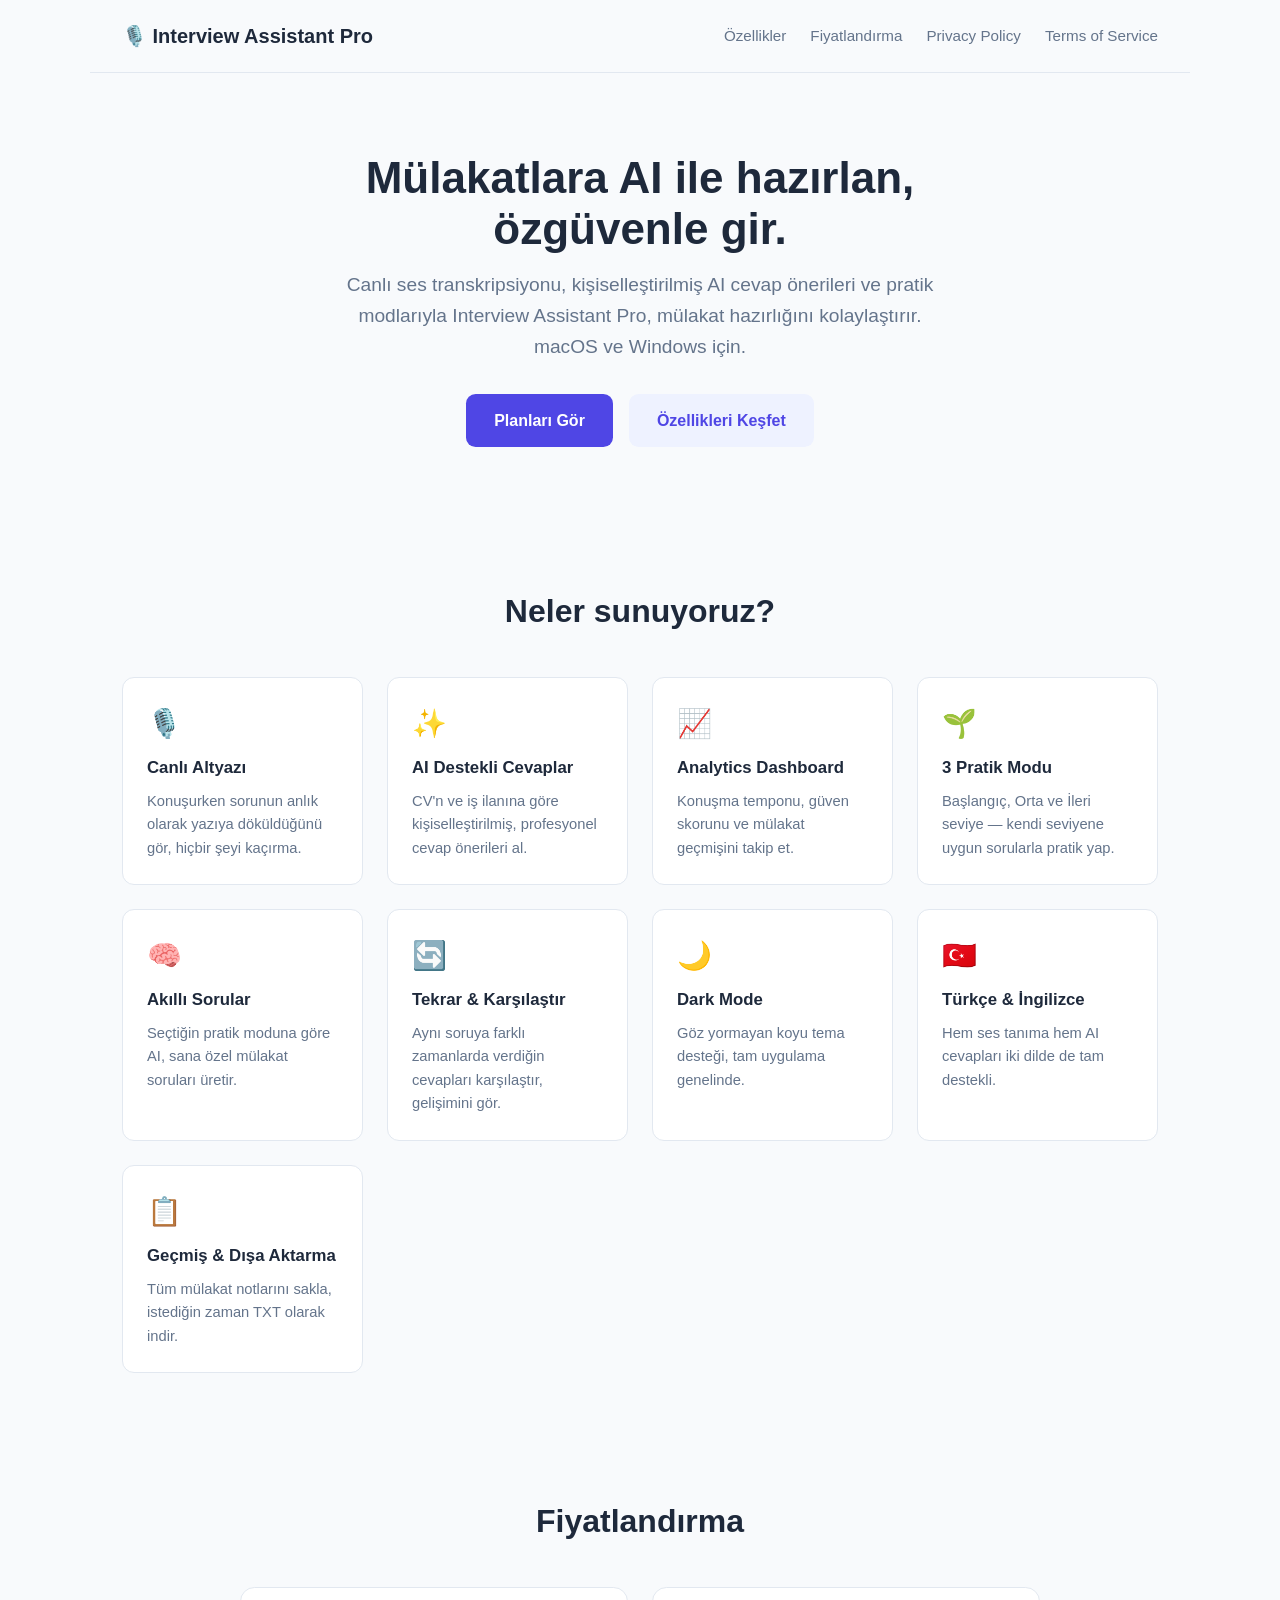
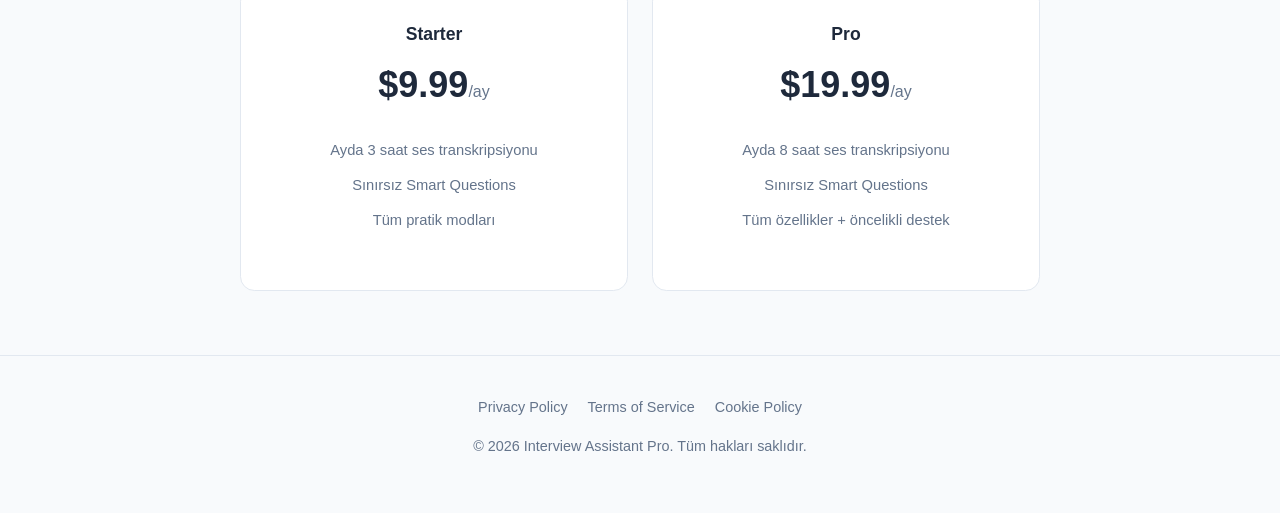
==== index.html @ e969a351 "Initial commit: Interview Assistant Pro marketing website Static HTML/CSS site with landing page, Pr" ====
<!doctype html>
<html lang="tr">
<head>
  <meta charset="UTF-8" />
  <meta name="viewport" content="width=device-width, initial-scale=1.0" />
  <title>Interview Assistant Pro — AI Destekli Mülakat Hazırlığı</title>
  <meta name="description" content="Interview Assistant Pro: canlı ses transkripsiyonu ve AI destekli cevap önerileriyle mülakatlara hazırlanmanın en akıllı yolu." />
  <link rel="stylesheet" href="style.css" />
</head>
<body>
  <header class="site-header">
    <a href="index.html" class="logo">🎙️ Interview Assistant Pro</a>
    <nav class="site-nav">
      <a href="#features">Özellikler</a>
      <a href="#pricing">Fiyatlandırma</a>
      <a href="privacy.html">Privacy Policy</a>
      <a href="terms.html">Terms of Service</a>
    </nav>
  </header>

  <main>
    <section class="hero">
      <h1>Mülakatlara AI ile hazırlan,<br />özgüvenle gir.</h1>
      <p class="subtitle">
        Canlı ses transkripsiyonu, kişiselleştirilmiş AI cevap önerileri ve pratik modlarıyla
        Interview Assistant Pro, mülakat hazırlığını kolaylaştırır. macOS ve Windows için.
      </p>
      <div class="cta-group">
        <a href="#pricing" class="btn btn-primary">Planları Gör</a>
        <a href="#features" class="btn btn-secondary">Özellikleri Keşfet</a>
      </div>
    </section>

    <section class="features" id="features">
      <h2>Neler sunuyoruz?</h2>
      <div class="feature-grid">
        <div class="feature-card">
          <div class="icon">🎙️</div>
          <h3>Canlı Altyazı</h3>
          <p>Konuşurken sorunun anlık olarak yazıya döküldüğünü gör, hiçbir şeyi kaçırma.</p>
        </div>
        <div class="feature-card">
          <div class="icon">✨</div>
          <h3>AI Destekli Cevaplar</h3>
          <p>CV'n ve iş ilanına göre kişiselleştirilmiş, profesyonel cevap önerileri al.</p>
        </div>
        <div class="feature-card">
          <div class="icon">📈</div>
          <h3>Analytics Dashboard</h3>
          <p>Konuşma temponu, güven skorunu ve mülakat geçmişini takip et.</p>
        </div>
        <div class="feature-card">
          <div class="icon">🌱</div>
          <h3>3 Pratik Modu</h3>
          <p>Başlangıç, Orta ve İleri seviye — kendi seviyene uygun sorularla pratik yap.</p>
        </div>
        <div class="feature-card">
          <div class="icon">🧠</div>
          <h3>Akıllı Sorular</h3>
          <p>Seçtiğin pratik moduna göre AI, sana özel mülakat soruları üretir.</p>
        </div>
        <div class="feature-card">
          <div class="icon">🔄</div>
          <h3>Tekrar & Karşılaştır</h3>
          <p>Aynı soruya farklı zamanlarda verdiğin cevapları karşılaştır, gelişimini gör.</p>
        </div>
        <div class="feature-card">
          <div class="icon">🌙</div>
          <h3>Dark Mode</h3>
          <p>Göz yormayan koyu tema desteği, tam uygulama genelinde.</p>
        </div>
        <div class="feature-card">
          <div class="icon">🇹🇷</div>
          <h3>Türkçe & İngilizce</h3>
          <p>Hem ses tanıma hem AI cevapları iki dilde de tam destekli.</p>
        </div>
        <div class="feature-card">
          <div class="icon">📋</div>
          <h3>Geçmiş & Dışa Aktarma</h3>
          <p>Tüm mülakat notlarını sakla, istediğin zaman TXT olarak indir.</p>
        </div>
      </div>
    </section>

    <section class="pricing" id="pricing">
      <h2>Fiyatlandırma</h2>
      <div class="pricing-grid">
        <div class="price-card">
          <div class="plan-name">Starter</div>
          <div class="plan-price">$9.99<span>/ay</span></div>
          <ul>
            <li>Ayda 3 saat ses transkripsiyonu</li>
            <li>Sınırsız Smart Questions</li>
            <li>Tüm pratik modları</li>
          </ul>
        </div>
        <div class="price-card">
          <div class="plan-name">Pro</div>
          <div class="plan-price">$19.99<span>/ay</span></div>
          <ul>
            <li>Ayda 8 saat ses transkripsiyonu</li>
            <li>Sınırsız Smart Questions</li>
            <li>Tüm özellikler + öncelikli destek</li>
          </ul>
        </div>
      </div>
    </section>
  </main>

  <footer class="site-footer">
    <div class="legal-links">
      <a href="privacy.html">Privacy Policy</a>
      <a href="terms.html">Terms of Service</a>
      <a href="cookies.html">Cookie Policy</a>
    </div>
    <p>© 2026 Interview Assistant Pro. Tüm hakları saklıdır.</p>
  </footer>
</body>
</html>
---- style.css ----
:root {
  --bg: #f8fafc;
  --bg-alt: #ffffff;
  --text: #1e293b;
  --text-muted: #64748b;
  --border: #e2e8f0;
  --primary: #4f46e5;
  --primary-hover: #4338ca;
  --accent-bg: #eef2ff;
  --code-bg: #f1f5f9;
}

@media (prefers-color-scheme: dark) {
  :root {
    --bg: #0f172a;
    --bg-alt: #1e293b;
    --text: #f1f5f9;
    --text-muted: #94a3b8;
    --border: #334155;
    --primary: #818cf8;
    --primary-hover: #a5b4fc;
    --accent-bg: #1e1b4b;
    --code-bg: #1e293b;
  }
}

* { box-sizing: border-box; }

body {
  margin: 0;
  font-family: -apple-system, BlinkMacSystemFont, 'Segoe UI', Roboto, Helvetica, Arial, sans-serif;
  background: var(--bg);
  color: var(--text);
  line-height: 1.6;
}

a { color: var(--primary); }

header.site-header {
  display: flex;
  align-items: center;
  justify-content: space-between;
  padding: 1.25rem 2rem;
  border-bottom: 1px solid var(--border);
  max-width: 1100px;
  margin: 0 auto;
}

.logo {
  font-weight: 700;
  font-size: 1.25rem;
  text-decoration: none;
  color: var(--text);
  display: flex;
  align-items: center;
  gap: 0.5rem;
}

nav.site-nav {
  display: flex;
  gap: 1.5rem;
}

nav.site-nav a {
  text-decoration: none;
  color: var(--text-muted);
  font-size: 0.95rem;
  font-weight: 500;
}

nav.site-nav a:hover { color: var(--primary); }

main {
  max-width: 1100px;
  margin: 0 auto;
  padding: 0 2rem;
}

.hero {
  text-align: center;
  padding: 5rem 1rem 4rem;
}

.hero h1 {
  font-size: 2.75rem;
  margin: 0 0 1rem;
  line-height: 1.15;
}

.hero p.subtitle {
  font-size: 1.2rem;
  color: var(--text-muted);
  max-width: 600px;
  margin: 0 auto 2rem;
}

.cta-group {
  display: flex;
  gap: 1rem;
  justify-content: center;
  flex-wrap: wrap;
}

.btn {
  display: inline-block;
  padding: 0.85rem 1.75rem;
  border-radius: 0.6rem;
  font-weight: 600;
  text-decoration: none;
  font-size: 1rem;
  transition: transform 0.15s ease, background 0.15s ease;
}

.btn-primary {
  background: var(--primary);
  color: white;
}

.btn-primary:hover {
  background: var(--primary-hover);
  transform: translateY(-1px);
}

.btn-secondary {
  background: var(--accent-bg);
  color: var(--primary);
}

.btn-secondary:hover { transform: translateY(-1px); }

section.features {
  padding: 3rem 0 4rem;
}

section.features h2, section.pricing h2 {
  text-align: center;
  font-size: 2rem;
  margin-bottom: 2.5rem;
}

.feature-grid {
  display: grid;
  grid-template-columns: repeat(auto-fit, minmax(240px, 1fr));
  gap: 1.5rem;
}

.feature-card {
  background: var(--bg-alt);
  border: 1px solid var(--border);
  border-radius: 0.75rem;
  padding: 1.5rem;
}

.feature-card .icon { font-size: 1.75rem; margin-bottom: 0.5rem; }
.feature-card h3 { margin: 0 0 0.5rem; font-size: 1.05rem; }
.feature-card p { margin: 0; color: var(--text-muted); font-size: 0.92rem; }

section.pricing { padding: 2rem 0 4rem; }

.pricing-grid {
  display: grid;
  grid-template-columns: repeat(auto-fit, minmax(260px, 1fr));
  gap: 1.5rem;
  max-width: 800px;
  margin: 0 auto;
}

.price-card {
  background: var(--bg-alt);
  border: 1px solid var(--border);
  border-radius: 0.9rem;
  padding: 2rem;
  text-align: center;
}

.price-card .plan-name { font-weight: 700; font-size: 1.1rem; margin-bottom: 0.5rem; }
.price-card .plan-price { font-size: 2.25rem; font-weight: 800; margin: 0.5rem 0; }
.price-card .plan-price span { font-size: 1rem; font-weight: 500; color: var(--text-muted); }
.price-card ul { list-style: none; padding: 0; margin: 1.25rem 0; color: var(--text-muted); font-size: 0.92rem; }
.price-card li { padding: 0.35rem 0; }

footer.site-footer {
  border-top: 1px solid var(--border);
  padding: 2.5rem 2rem;
  text-align: center;
  color: var(--text-muted);
  font-size: 0.9rem;
}

footer.site-footer .legal-links {
  display: flex;
  gap: 1.25rem;
  justify-content: center;
  margin-bottom: 1rem;
  flex-wrap: wrap;
}

footer.site-footer .legal-links a {
  color: var(--text-muted);
  text-decoration: none;
}

footer.site-footer .legal-links a:hover { color: var(--primary); }

/* Legal pages */
.legal-page {
  padding: 3rem 0 5rem;
  max-width: 760px;
  margin: 0 auto;
}

.legal-page h1 { font-size: 2.1rem; margin-bottom: 0.25rem; }
.legal-page .updated { color: var(--text-muted); font-size: 0.9rem; margin-bottom: 2rem; }
.legal-page h2 { font-size: 1.3rem; margin-top: 2.25rem; }
.legal-page h3 { font-size: 1.05rem; margin-top: 1.5rem; }
.legal-page p, .legal-page li { color: var(--text); }
.legal-page ul { padding-left: 1.25rem; }

.notice-box {
  background: var(--accent-bg);
  border: 1px solid var(--border);
  border-radius: 0.6rem;
  padding: 1rem 1.25rem;
  margin: 1.5rem 0;
  font-size: 0.92rem;
}

@media (max-width: 640px) {
  header.site-header { flex-direction: column; gap: 1rem; padding: 1.5rem 1.25rem; }
  .hero h1 { font-size: 2rem; }
  main { padding: 0 1.25rem; }
}
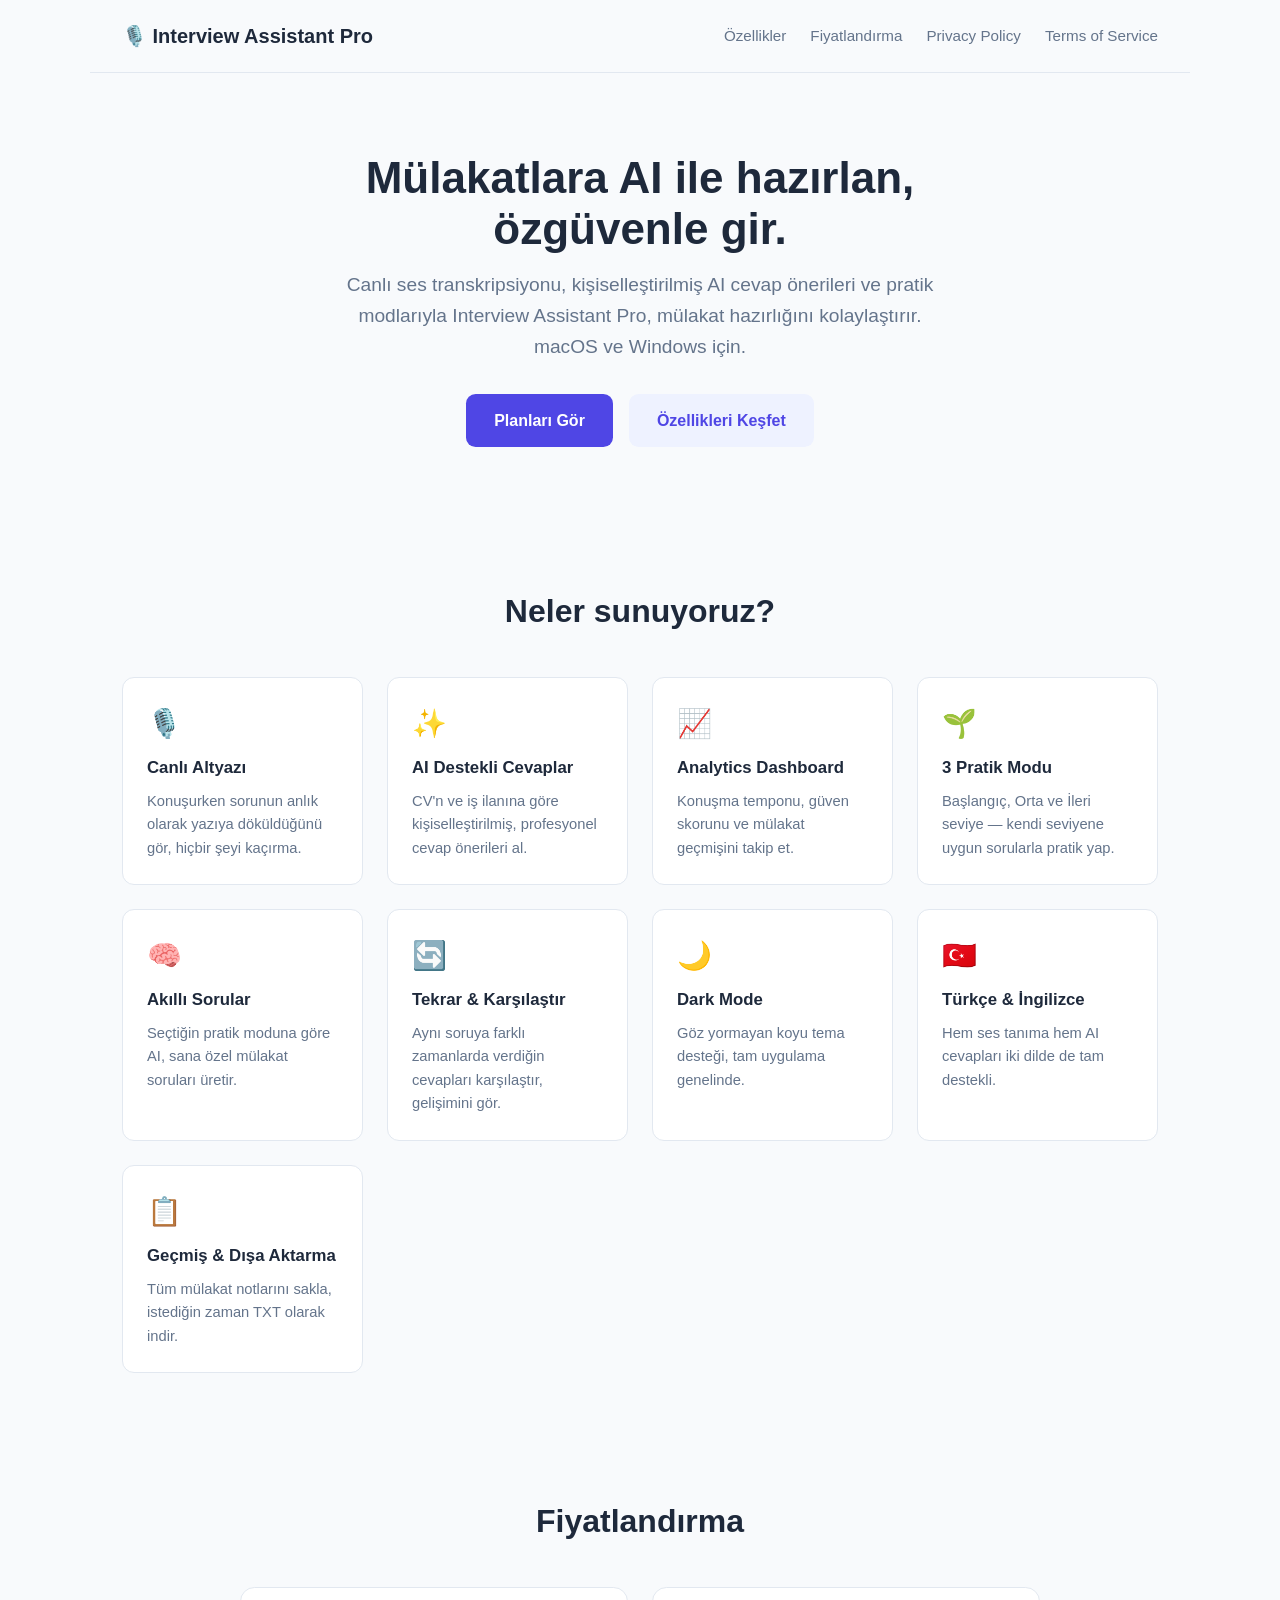
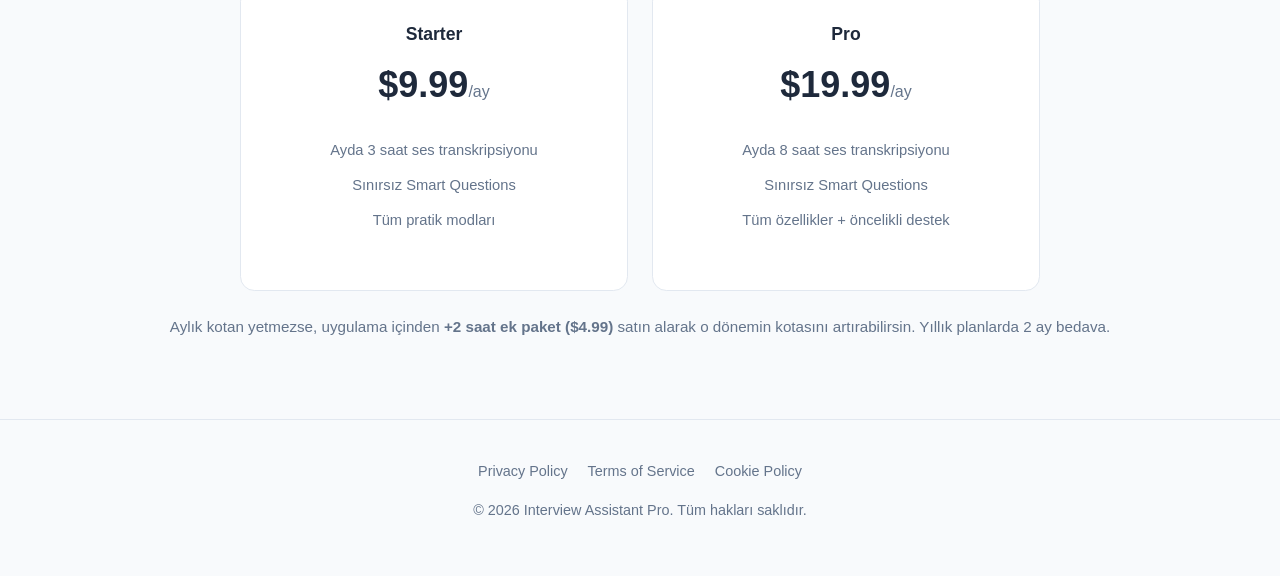
==== commit 1aa2a7fc: "Mention the +2h top-up on the pricing section The ToS already refers to buying extra quota; the site" ====
--- a/index.html
+++ b/index.html
@@ -104,6 +104,10 @@
           </ul>
         </div>
       </div>
+      <p style="text-align:center; margin-top:1.5rem; color:var(--text-muted); font-size:0.95rem;">
+        Aylık kotan yetmezse, uygulama içinden <strong>+2 saat ek paket ($4.99)</strong> satın alarak
+        o dönemin kotasını artırabilirsin. Yıllık planlarda 2 ay bedava.
+      </p>
     </section>
   </main>
 
